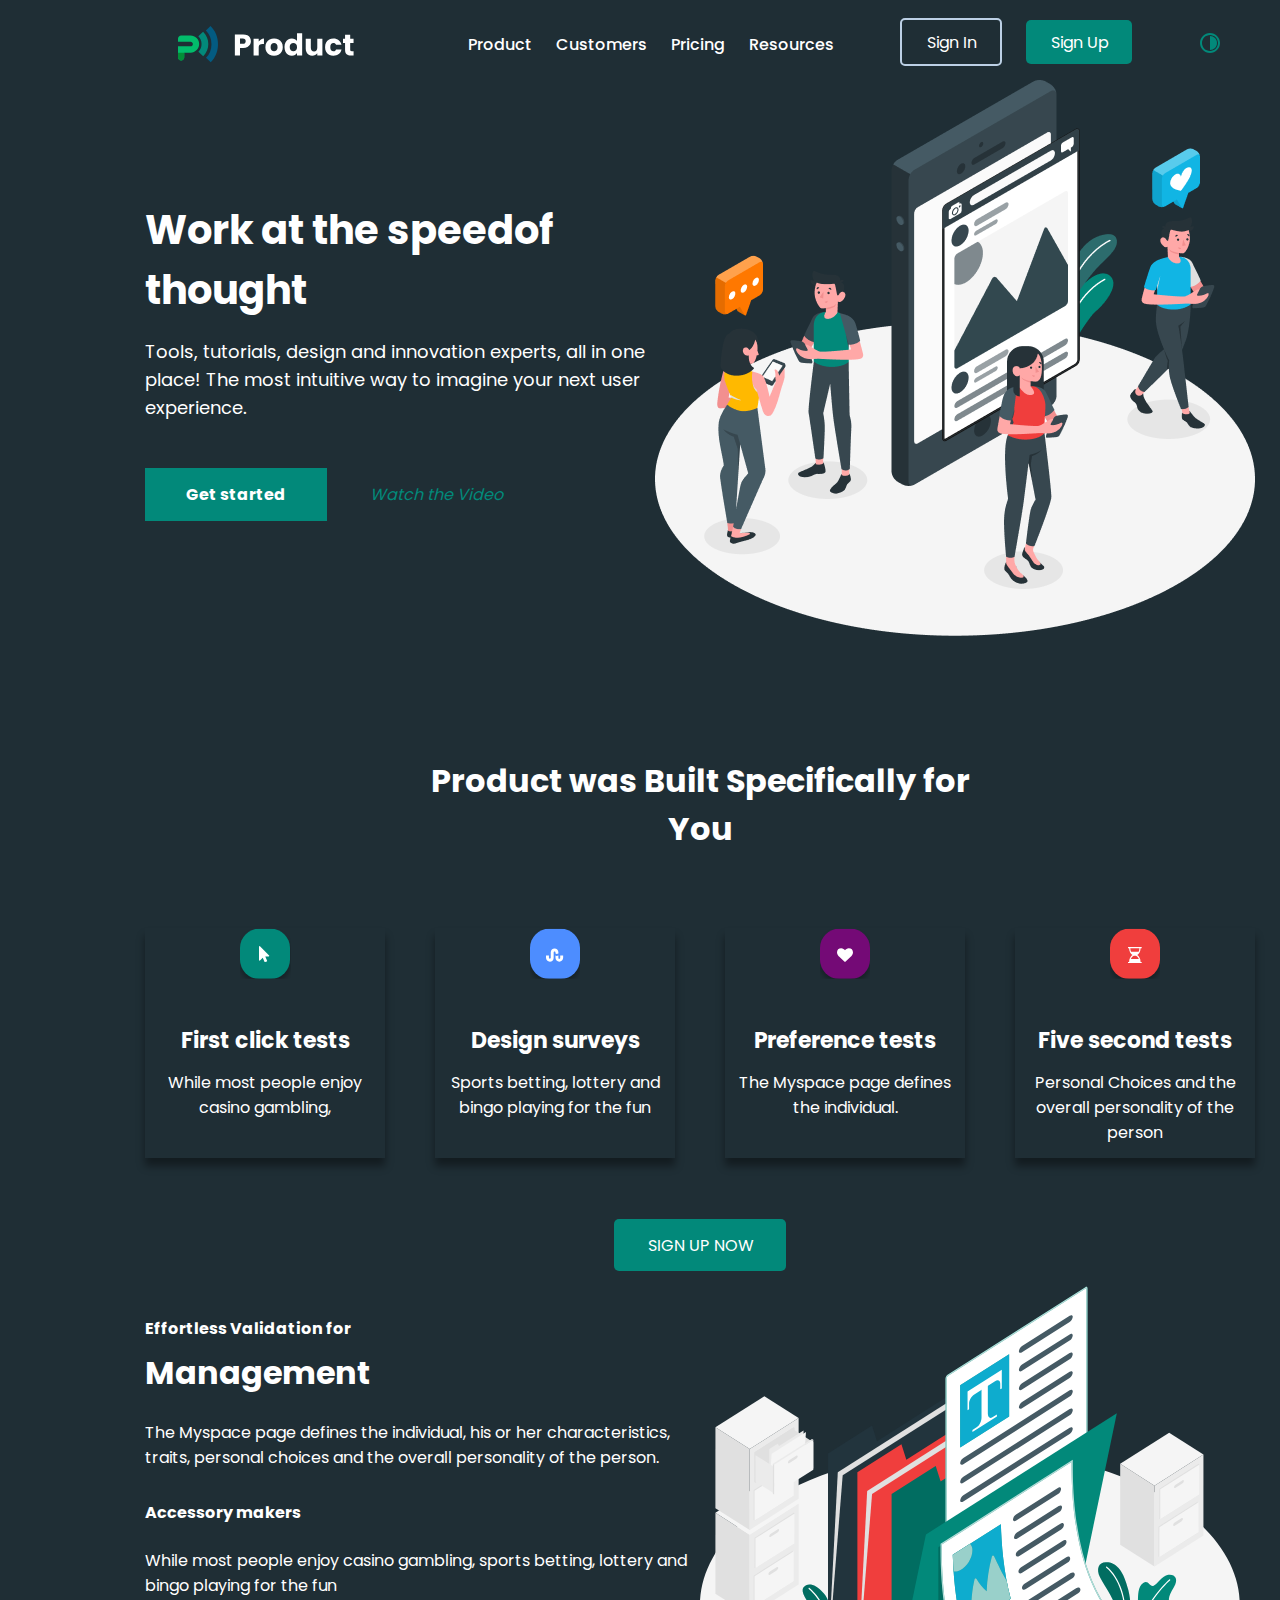
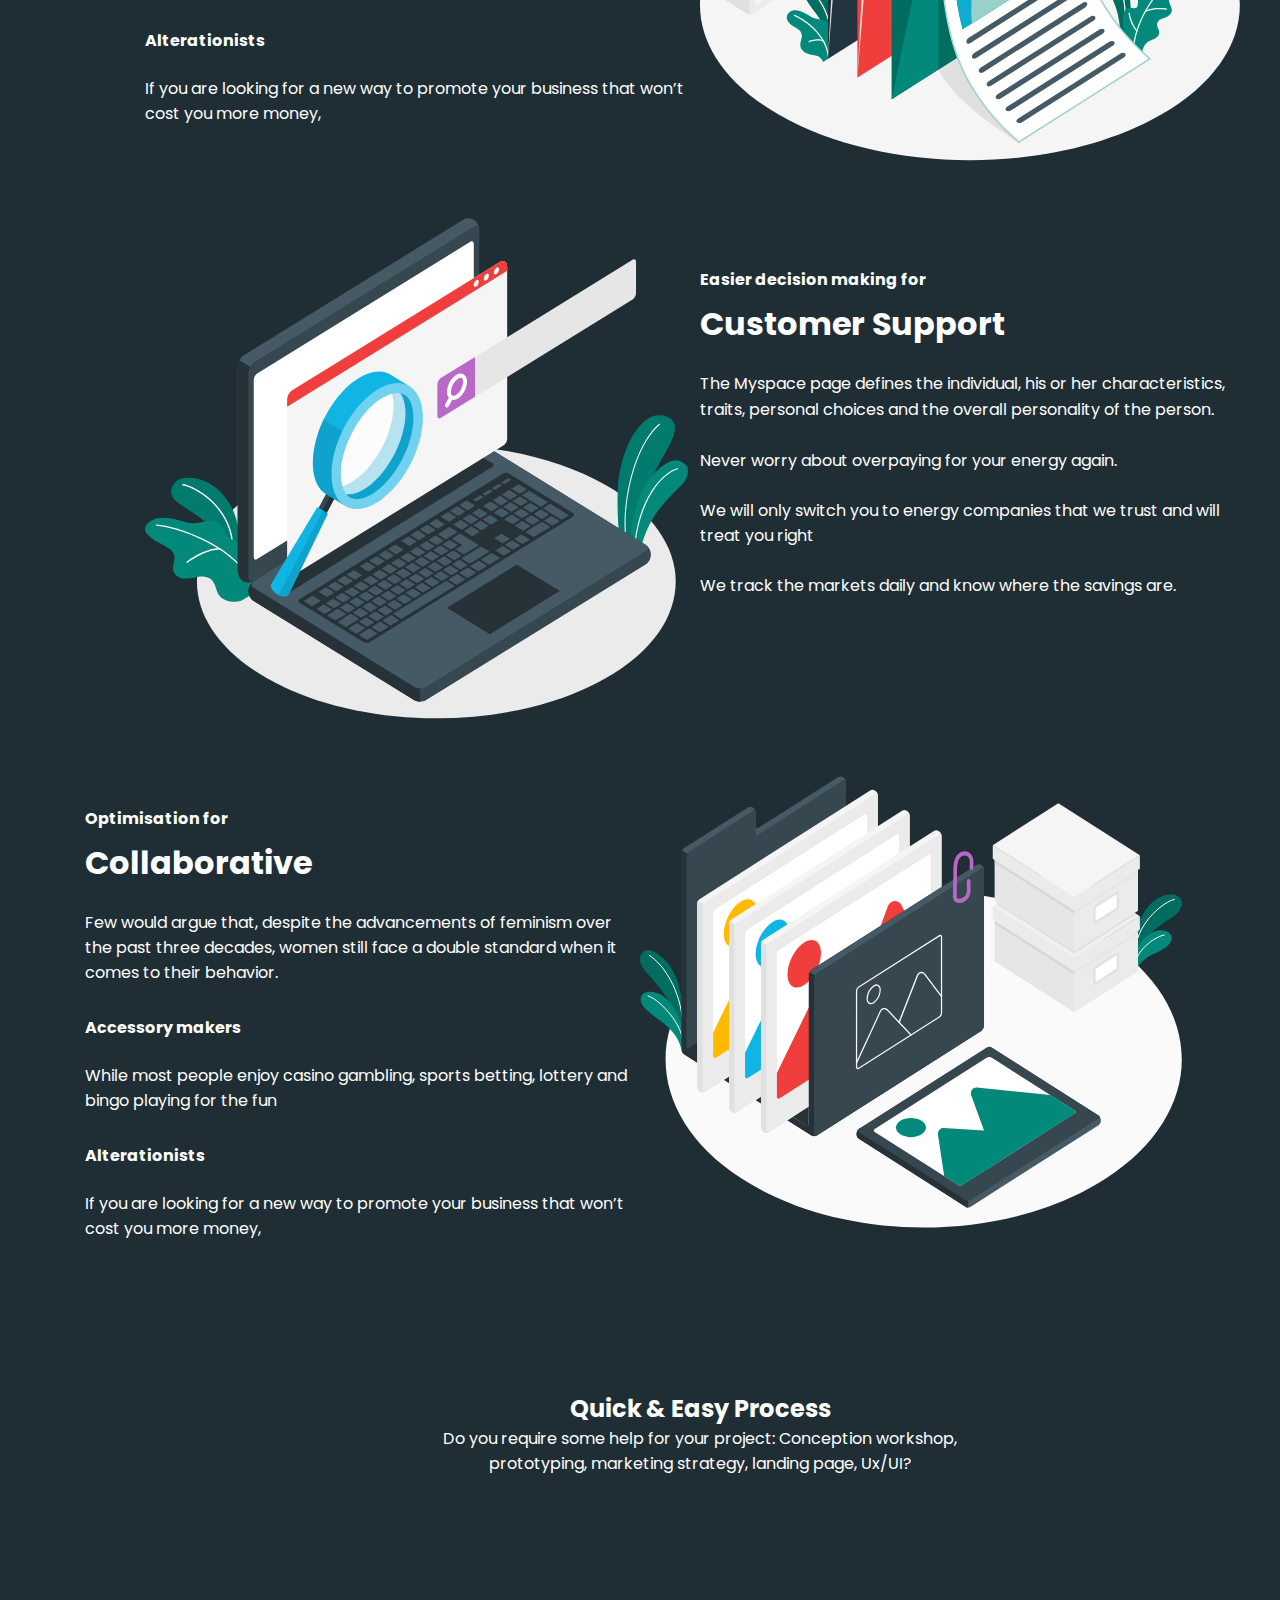
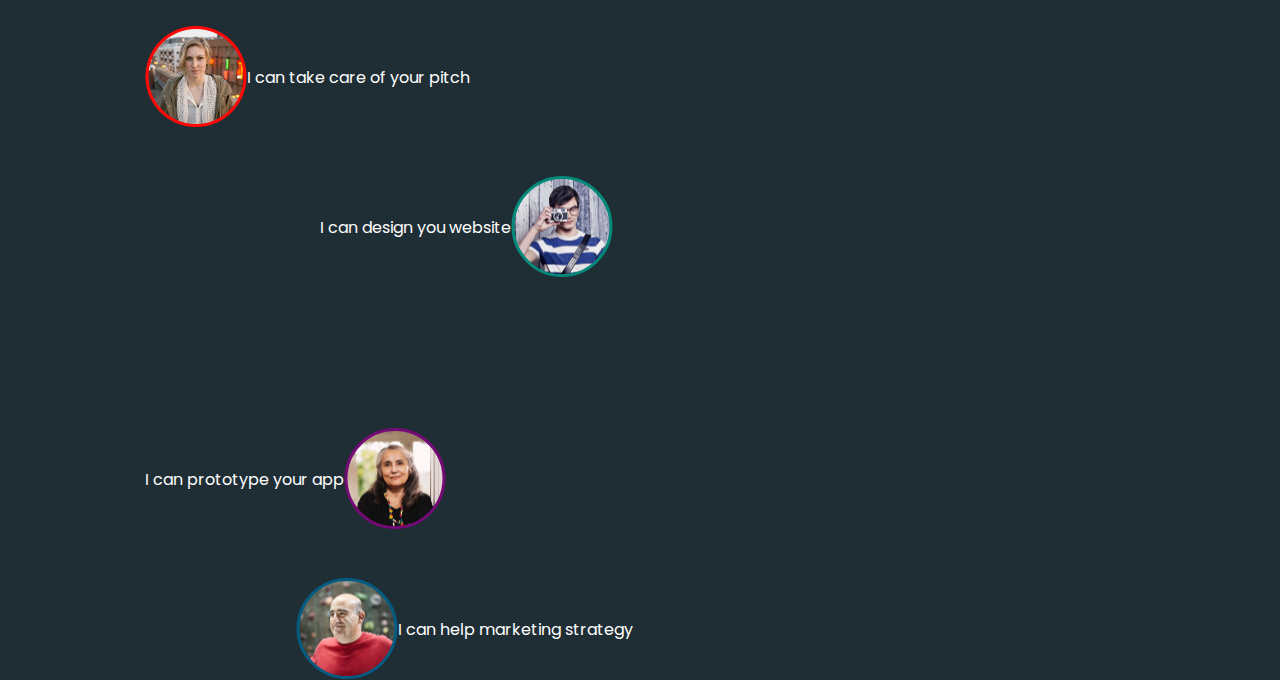
==== dark.html @ fcf27170 "my populars" ====
<!DOCTYPE html>
<html lang="en">

<head>
    <meta charset="UTF-8">
    <meta http-equiv="X-UA-Compatible" content="IE=edge">
    <meta name="viewport" content="width=device-width, initial-scale=1.0">
    <title>Macbook</title>
    <link rel="stylesheet" href="./css/dark.css">
    <link rel="stylesheet" href="https://cdnjs.cloudflare.com/ajax/libs/font-awesome/6.1.2/css/all.min.css"
        integrity="sha512-1sCRPdkRXhBV2PBLUdRb4tMg1w2YPf37qatUFeS7zlBy7jJI8Lf4VHwWfZZfpXtYSLy85pkm9GaYVYMfw5BC1A=="
        crossorigin="anonymous" referrerpolicy="no-referrer" />
        <link rel="shortcut icon" href="./image/logo_image.svg" type="image/x-icon">

</head>

<body>
    <header class="header">
        <div class="container">
            <nav class="navigation">
                <div class="logobox">
                    <a href="dark.html">
                        <img class="logo" src="./image/logo_image.svg" alt="logo">
                        <img class="logo_text" src="./dark_image/logo.svg" alt="logo">

                    </a>
                </div>
                <ul class="header_list">
                    <li class="header_item">
                        <a class="header_list" href="#">Product</a>
                    </li>
                    <li class="header_item">
                        <a class="header_list" href="#support">Customers</a>
                    </li>
                    <li class="header_item">
                        <a class="header_list" href="#">Pricing</a>
                    </li>
                    <li class="header_item">
                        <a class="header_list" href="#">Resources</a>
                    </li>
                </ul>
                <div class="sign">
                    <a class="sign_in" href="#">Sign In</a>
                    <a class="sign_up" href="#">Sign Up</a>
                </div>
                <div class="dark">
                    <a href="index.html">
                        <img class="dark_mood" src="./image/dark.svg" alt="dark mood">
                    </a>
                </div>
            </nav>
        </div>
    </header>
    <main>
        <section class="hero">
            <div class="container">
               <div class="hero_box">
                <div class="hero_left">
                    <h1 class="hero_tittle">
                        Work at the speedof thought
                    </h1>
                    <p class="hero_paragraph">
                        Tools, tutorials, design and innovation experts, all in one place! The most intuitive way to
                        imagine your next user experience.
                    </p>
                    <div class="hero_bottom">
                        <a class="started" href="#">Get started</a>
                        <i class="fa-solid fa-play">
                            <a class="hero_bottom_link" href="#">Watch the Video</a>
                        </i>
                    </div>
                    
                </div>
                <div class="hero_right">
                    <img src="./image/amico.png" alt="image">   
                </div>
               </div>
            </div>
        </section>
        <section class="product">
            <div class="container">
                <div class="product_top">
                    <h2 class="product_tittle">
                        Product was Built Specifically for You
                    </h2>
                </div>
                <div class="product_bottom">
                    <ul class="product_list">
                        <li class="product_item">

                            <img class="product_image" src="./image/mouse.svg" alt="mouse icon">
                            <h3 class="product_bottom_tittle">First click tests</h3>
                            <p class="product_paragraph">While most people enjoy casino gambling,</p>

                        </li>
                        <li class="product_item">

                            <img class="product_image" src="./image/surveys.svg" alt="surveys">
                            <h3 class="product_bottom_tittle">Design surveys</h3>
                            <p class="product_paragraph">Sports betting, lottery and bingo playing for the fun</p>

                        </li>
                        <li class="product_item">

                            <img class="product_image" src="./image/Preference.svg" alt="preference">
                            <h3 class="product_bottom_tittle">Preference tests</h3>
                            <p class="product_paragraph">The Myspace page defines the individual.</p>

                        </li>
                        <li class="product_item">

                            <img class="product_image" src="./image/secound.svg" alt="secound">
                            <h3 class="product_bottom_tittle">Five second tests</h3>
                            <p class="product_paragraph">Personal Choices and the overall personality of the person</p>

                        </li>
                    </ul>
                    <div class="product_bottom">
                        <a class="sign_new" href="#">SIGN UP NOW</a>
                    </div>
                </div>
            </div>
        </section>
 
        <section class="management">
            <div class="container">
               <div class="management_box"> <div class="management_left">
                <div class="management_left_top">
                    <h4 class="management_subtittle">
                        Effortless Validation for
                    </h4>
                    <h1 class="management_tittle">
                        Management
                    </h1>
                    <p class=" management_paragraph">
                        The Myspace page defines the individual, his or her characteristics, traits, personal choices and the overall personality of the person. 
                    </p>
                </div>
                <div class="management_left_middle">
                    <h4 class="management_subtittle">
                        Accessory makers
                    </h4>
                    <p class="management_paragraph">
                        While most people enjoy casino gambling, sports betting, lottery and bingo playing for the fun
                    </p>
                </div>
                <div class="management_left_bottom">
                    <h4 class="management_subtittle">
                        Alterationists
                    </h4>
                    <p class="management_paragraph">
                        If you are looking for a new way to promote your business that won’t cost you more money, 
                    </p>
                </div>
            </div>
            <div class="manegement_right">
                <img src="./image/Management.svg" alt="management">
            </div>
        </div>
            </div>
        </section>
        <section class="support" id="support">
            <div class="container">
                <div class="support_box">
                    <div class="support_left">
                        <img src="./image/amico.svg" alt="support">
                    </div>
                    <div class="support_right">
                        <h4 class="support_subtittle">
                            Easier decision making for
                        </h4>
                        <h1 class="support_tittle">
                            Customer Support
                        </h1>
                        <p class="support_paragraph">
                            The Myspace page defines the individual, his or her characteristics, traits, personal
                            choices and the overall personality of the person.
                        </p>
                       <div class="support_bottom">
                        <i class="fa-solid fa-circle-check orange"></i>
                        <p class="support_link"  href="#">Never worry about overpaying for your energy again. </p>
                        <i class="fa-solid fa-circle-check red"></i>
                        <p  class="support_link" href="#">We will only switch you to energy companies that we trust and will treat you right</p>
                        <i class="fa-solid fa-circle-check blue"></i>
                        <p  class="support_link" href="#">We track the markets daily and know where the savings are.</p>
                       </div>
                    </div>
                </div>
            </div>
        </section>
        <section class="Collaborative">
            <div class="container">
                <div class="management_box"> <div class="management_left">
                 <div class="management_left_top">
                     <h4 class="management_subtittle">
                        Optimisation for
                     </h4>
                     <h1 class="management_tittle">
                        Collaborative
                     </h1>
                     <p class="management_paragraph">
                        Few would argue that, despite the advancements of feminism over the past three decades, women still face a double standard when it comes to their behavior. 
                     </p>
                     
                 </div>
                 <div class="management_left_middle">
                     <h4 class="management_subtittle">
                         Accessory makers
                     </h4>
                     <p class="management_paragraph">
                         While most people enjoy casino gambling, sports betting, lottery and bingo playing for the fun
                     </p>
                 </div>
                 <div class="management_left_bottom">
                     <h4 class="management_subtittle">
                         Alterationists
                     </h4>
                     <p class="management_paragraph">
                         If you are looking for a new way to promote your business that won’t cost you more money, 
                     </p>
                 </div>
             </div>
             <div class="manegement_right">
                 <img src="./image/Collaborative.svg" alt="Collaborative">
             </div>
         </div>
             </div>
        </section>
        <section class="quick">
            <div class="container">
                <div class="quick_box">
                    <div class="quick_top">
                        <h2 class="quick_tittle">
                            Quick & Easy Process
                        </h2>
                        <p class="quick_top_paragraph">
                            Do you require some help for your project: Conception workshop, <br>
                            prototyping, marketing strategy, landing page, Ux/UI?
                        </p>
                    </div>  
                    <div class="quick_bottom">
                        <ul class="quick_list">
                            <li class="quick_item">
                                <img class="quick_image" src="./image/avatar-1.png" alt="quick">
                                <p class="quick_bottom_paragraph">I can take care of your pitch</p>
                            </li>
                            <li class="quick_item text">
                                
                                <p class="quick_bottom_paragraph">I can design you website</p>
                                <img class="quick_image" src="./image/Avatar2.svg" alt="quick">
                            </li>
                            
                        </ul>
                        <ul class="quick_list quick_bottom_list">
                            <li class="quick_item">
                                <p class="quick_bottom_paragraph">I can prototype your app</p>
                                <img class="quick_image" src="./image/Avatar3.svg" alt="quick">
                                
                            </li>
                            <li class="quick_item text">
                                <img class="quick_image" src="./image/Avatar4.svg" alt="qui">
                                <p class="quick_bottom_paragraph">I can help marketing strategy</p>
                            </li>
                        </ul>
                    </div>
                </div>
            </div>
        </section>
        </div>
    </main>
</body>

</html>
---- css/dark.css ----
html {
    scroll-behavior: smooth;
}

/* poppins-regular - latin */

@font-face {
    font-family: 'Poppins';
    font-style: normal;
    font-weight: 400;
    src: local(''),
        url('../fonts/poppins-v20-latin-regular.woff2') format('woff2'),
        /* Chrome 26+, Opera 23+, Firefox 39+ */
        url('../fonts/poppins-v20-latin-regular.woff') format('woff');
    /* Chrome 6+, Firefox 3.6+, IE 9+, Safari 5.1+ */
}

/* poppins-500 - latin */
@font-face {
    font-family: 'Poppins';
    font-style: normal;
    font-weight: 500;
    src: local(''),
        url('../fonts/poppins-v20-latin-500.woff2') format('woff2'),
        /* Chrome 26+, Opera 23+, Firefox 39+ */
        url('../fonts/poppins-v20-latin-500.woff') format('woff');
    /* Chrome 6+, Firefox 3.6+, IE 9+, Safari 5.1+ */
}

/* poppins-700 - latin */
@font-face {
    font-family: 'Poppins';
    font-style: normal;
    font-weight: 700;
    src: local(''),
        url('../fonts/poppins-v20-latin-700.woff2') format('woff2'),
        /* Chrome 26+, Opera 23+, Firefox 39+ */
        url('../fonts/poppins-v20-latin-700.woff') format('woff');
    /* Chrome 6+, Firefox 3.6+, IE 9+, Safari 5.1+ */
}

*,
*::before,
*::after {
    box-sizing: border-box;
    margin: 0;
    padding: 0;
}

a {
    text-decoration: none;
}

li {
    list-style: none;
}

body {
    font-family: 'Poppins';
    background-color: #1F2E35;
}

.container {
    width: 1110px;
    margin: 0 auto;
}

.header {
    width: 1400px;
    height: 80px;
    background-color: #1F2E35;
    margin: 0 auto;
    /* border: 1px solid; */
}

.logobox a {
    display: flex;
    margin-top: 26px;
}

.logo_text {
    margin-left: 16px;
}

.navigation {
    display: flex;
    justify-content: space-around;

}

.header_list {
    margin-top: 16px;
    display: flex;
    margin-left: 24px;

    color: #FFFFFF;
    font-size: 16px;
    font-weight: 500;
}

.sign {
    margin-top: 18px;
    display: flex;
    align-items: center;
    justify-content: center;
}

.sign_in {
    padding: 10px 23px 9px 25px;
    border: 2px solid #BCD0E5;
    color: #FFFFFF;
    border-radius: 5px;
    font-size: 16px;
}

.sign_up {
    margin-left: 24px;
    padding: 10px 23px 9px 25px;
    background-color: #02897A;
    color: #FFFFFF;
    border-radius: 5px;
    font-size: 16px;
}

.dark {
    margin-top: 26px;
    display: flex;
    align-items: center;
}

.dark_mood {
    display: inline-block;

}

/* hero section */
.hero {
    margin-top: 25px;
    width: 1400px;
    margin: 0 auto;
    background-color: #1F2E35;
}

.hero_box {
    display: flex;
}

.hero_left {
    flex: 6;
    /* border: 1px solid; */
}

.hero_tittle {
    margin-top: 120px;
    font-weight: 700;
    font-size: 40px;
    line-height: 60px;
    color: #FFFFFF
}
.hero_paragraph {
    margin-top: 18px;
    font-weight: 400;
    font-size: 18px;
    line-height: 28px;
    /* or 156% */
    

    color: #FFFFFF;
}
.hero_bottom{
    margin-top: 60px;
}
.started{
    padding: 15px 41px;
    background-color: #02897A;
    color: #FFFFFF;
    font-weight: 700;
    font-size: 16px;
    line-height: 24px;
}
.fa-solid{
    margin-left: 30.5px;
    color: #02897A;
}
.hero_bottom_link{
    margin-left: 8.5px;
    color: #02897A;
}



.hero_right {
    flex: 6;
    /* border: 1px solid; */
}

.product {
    width: 1400px;
    height: 643px;
    margin: 0 auto;
    background-color: #1F2E35;
    
}
.product_top{
    /* display: inline-block;
    margin-top: 114.11px; */
    text-align: center;
}

.product_tittle {
    display: inline-block;
    margin-top: 114.11px;
    font-weight: 700;
    font-size: 32px;
    line-height: 48px;
    width: 539px;
    color: #FFFFFF;
    /* border: 1px solid white; */
    
}
.product_list{
    display: flex;
    justify-content: space-between;
    margin-top: 66px;
}

.product_item{
    width: 240px;
    height: 230px;
    /* border: 1px solid; */
    box-shadow: 0px 8px 8px rgb(0 0 0 / 40%);


}
.product_item:hover{
    box-shadow: 0px 8px 8px rgba(0, 0, 0, 0.3);
}
.product_item:active{
    box-shadow: 0px 10px 12px rgba(51, 25, 1, 0.6);
}
.product_bottom_tittle{
    margin-top: 30px;
    font-size: 22px;
    font-weight: 600;
    color: #FFFFFF;
}
.product_paragraph{
    margin-top: 13px;
    color: #FFFFFF;

}
.sign_new{
    padding: 15px 32px 14px 34px;
    background-color: #02897A;
    color: #FFFFFF;
    border-radius: 5px;
}
.product_bottom{
    margin-top: 75px;
    text-align: center;
}
.management{
    width: 1400px;
    margin: 0 auto;
    background-color: #1F2E35;
   
}
.management_box{
    display: flex;
}
.management_left{
    flex: 6;
}
.management_tittle{
    margin-top: 8px ;
    font-size: 32px;
    color: #FFFFFF;
}
.management_subtittle{
    margin-top: 30px;
    color: #FFFFFF;
}
.management_paragraph{
    margin-top: 23px;
    color: #FFFFFF;
}
.manegement_right{
    flex: 6;
}
.support {
    width: 1400px;
    margin: 50px auto;
}

.support_box {
    display: flex;
}

.support_left {
    flex: 6;
}

.support_right {
    flex: 6;
}

.support_subtittle {
    margin-top: 50px;
    font-weight: 600;
    font-size: 16px;
    line-height: 24px;
    color: #FFFFFF;
}

.support_tittle {
    margin-top: 8px;
    font-weight: 700;
    font-size: 32px;
    line-height: 48px;
    color: #FFFFFF;
}

.support_paragraph {
    margin-top: 23px;
    font-weight: 400;
    font-size: 16px;
    line-height: 26px;
    color: #FFFFFF;
}
.support_bottom i p {
    display: inline-block;
}
.orange{
    color: orange;
}
.red{
    color: red;
}
.blue{
    color: blue;
}
.support_link{
    font-size: 16px;
    font-weight: 400;
    color: #FFFFFF;
    flex-direction: column;
    font-family: 'poppins';
}
.quick{
    width: 1400px;
    height: 521px;
    margin: 150px  auto;
}
.quick_top{
    text-align: center;
    color: #FFFFFF;
}
.quick_list{
    display: flex;
}
.quick_item{
    display: flex;
    align-items: center;
    color: #FFFFFF
}
.quick_item:nth-child(3){
    margin-left: 200px;
}
.quick_item:nth-child(4){
    margin-right: 200px;
}
.text{
    margin-top: 300px;
    margin-left: -150px;
}
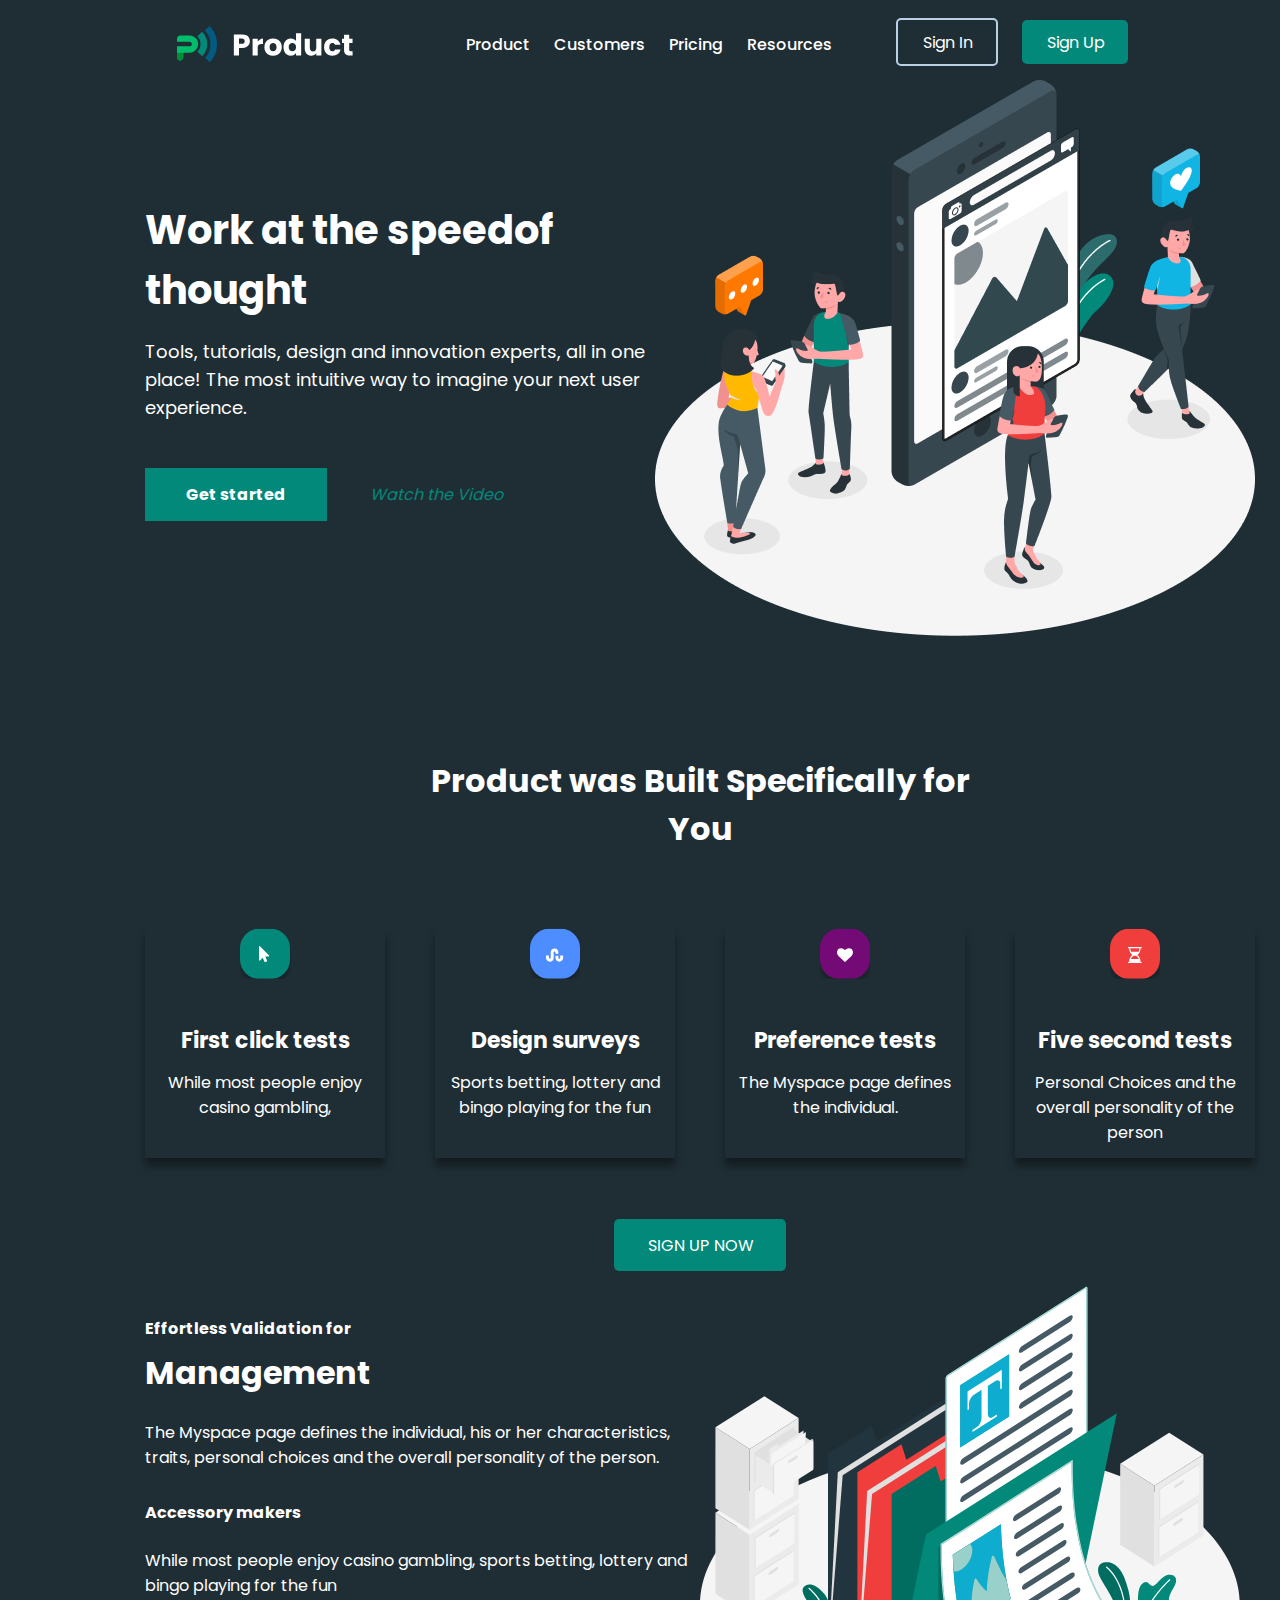
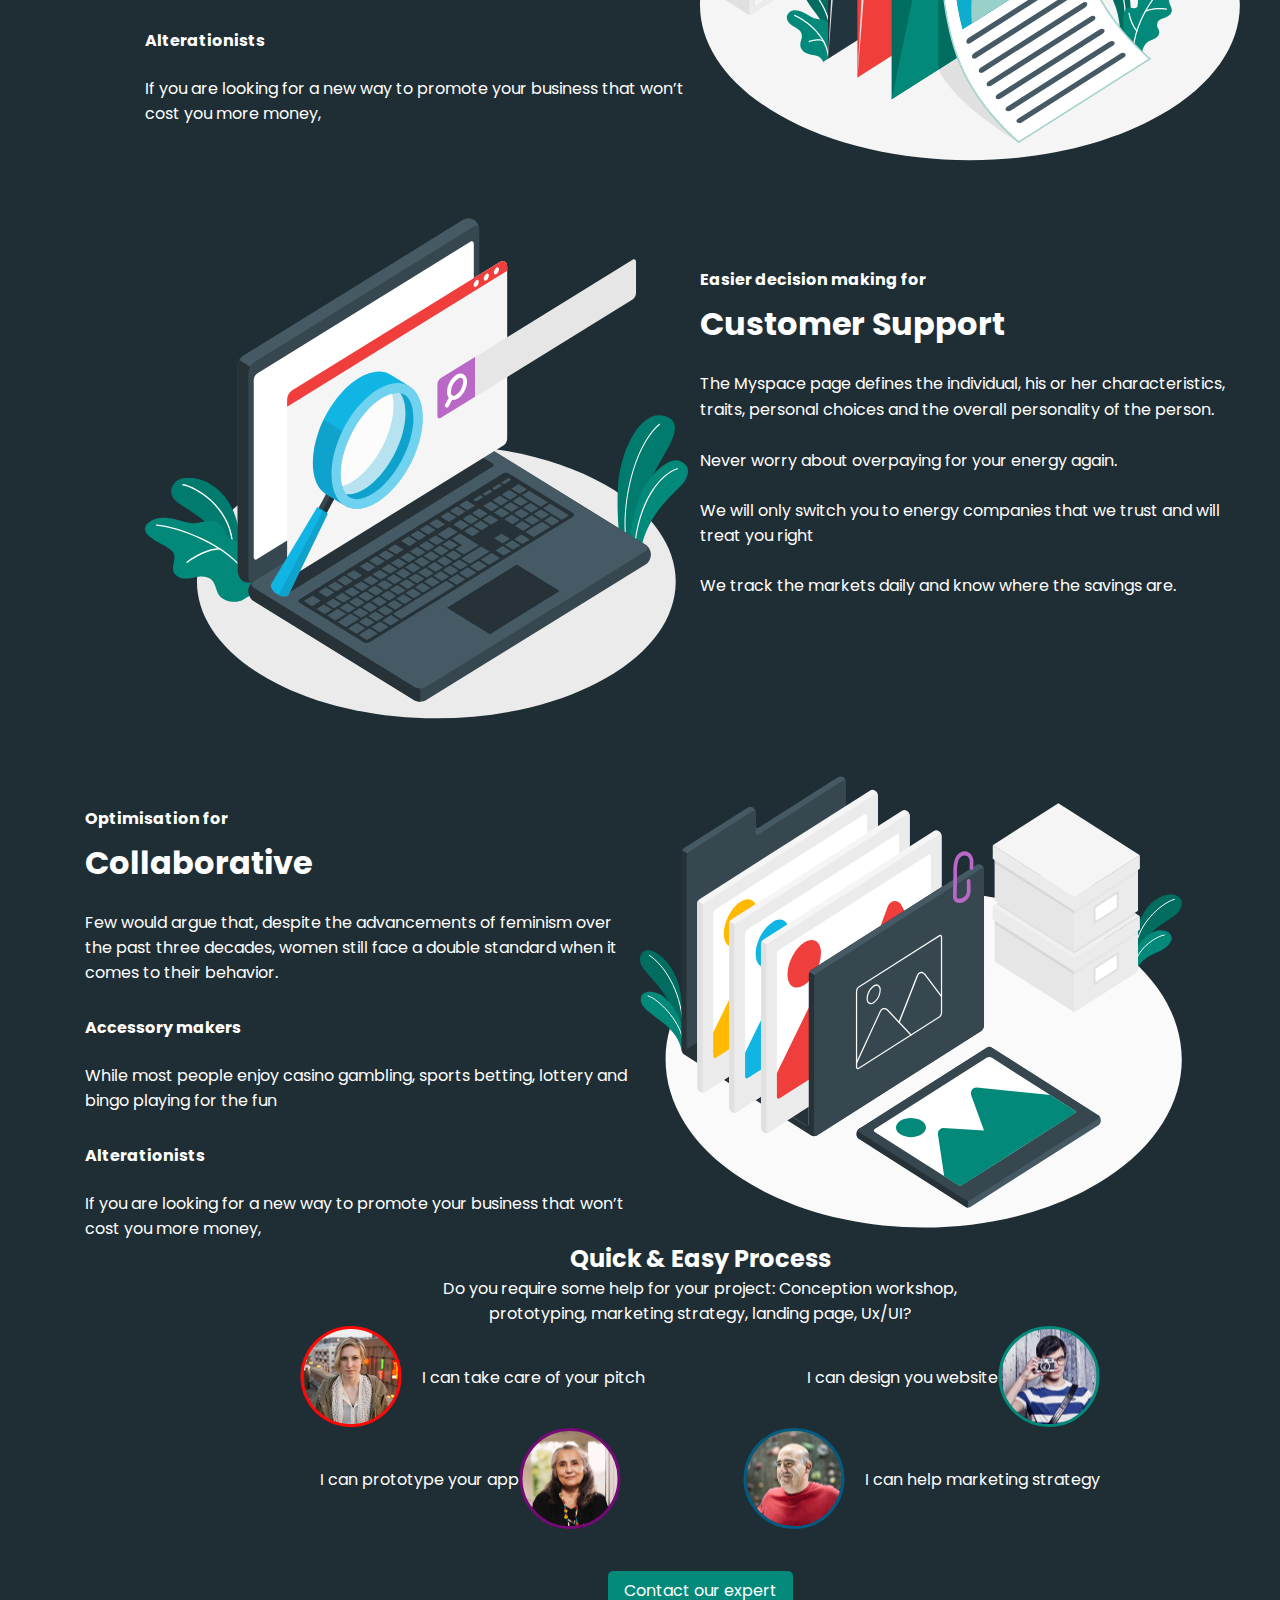
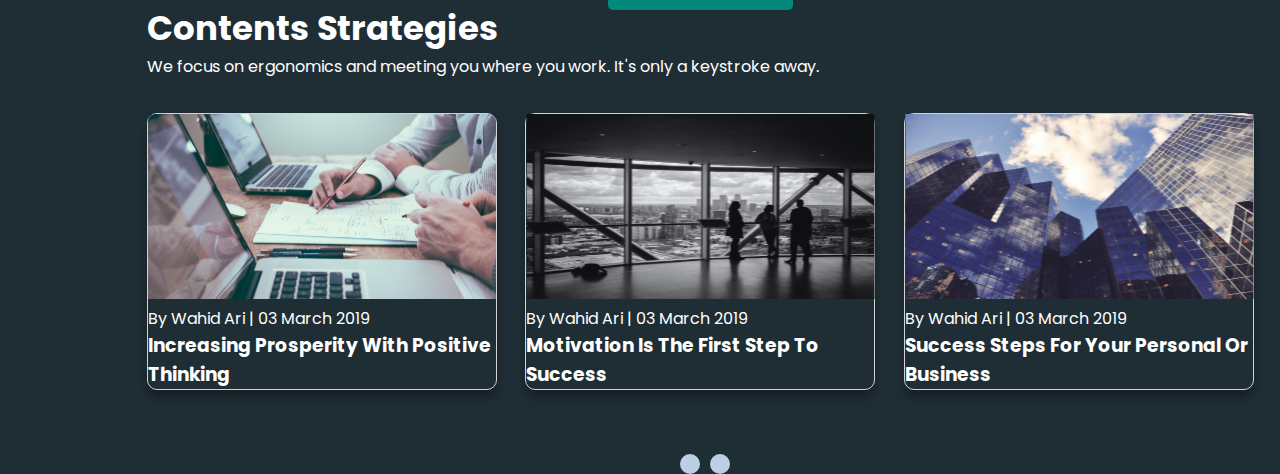
==== commit 741ee931: "one page" ====
--- a/dark.html
+++ b/dark.html
@@ -45,7 +45,7 @@
                 </div>
                 <div class="dark">
                     <a href="index.html">
-                        <img class="dark_mood" src="./image/dark.svg" alt="dark mood">
+                        <i class="fa-solid fa-circle-half-stroke" src="./dark.html" style="color:#FFFFFF ;"></i>
                     </a>
                 </div>
             </nav>
@@ -263,10 +263,74 @@
                             </li>
                         </ul>
                     </div>
-                </div>
-            </div>
-        </section>
-        </div>
+                    <div class="contact">
+                        <a href="#" class="expert">Contact our expert</a>
+                    </div>
+                </div>
+                
+            </div>
+        </section>
+        <section class="strategia">
+            <div class="container">
+                <div class="strategias_box">
+                    <div class="strategies_top">
+                        <h2 class="strategias_top_tittle">
+                            Contents Strategies
+                        </h2>
+                        <p class="strategias_top_paragraph">
+                            We focus on ergonomics and meeting you where you work. It's only a keystroke away. 
+                        </p>
+                    </div>
+                    <div class="strategias_bottom">
+                        <ul class="strategias_list">
+                            <li class="strategias_item">
+                                <img src="./image/pocitive.svg" alt="pocitive">
+                                <p class="strategias_bottom_paragraph">
+                                    By Wahid Ari |  03 March 2019
+                                </p>
+                                <h3 class="strategies_bottom_tittle">
+                                    Increasing Prosperity With Positive Thinking
+                                </h3>
+
+                            </li>
+                            <li class="strategias_item" id="filter">
+                                <img src="./image/filter.svg" alt="pocitive">
+                                <p class="strategias_bottom_paragraph">
+                                    By Wahid Ari |  03 March 2019
+                                </p>
+                                <h3 class="strategies_bottom_tittle">
+                                    Motivation Is The First Step To Success
+                                </h3>
+
+                            </li>
+                            <li class="strategias_item">
+                                <img src="./image/buisnes.svg" alt="pocitive">
+                                <p class="strategias_bottom_paragraph">
+                                    By Wahid Ari |  03 March 2019
+                                </p>
+                                <h3 class="strategies_bottom_tittle">
+                                    Success Steps For Your Personal Or Business
+                                </h3>
+
+                            </li>
+                        </ul>
+                        <div class="button_box">
+                            <ul>
+                                <li>
+                                    <a href="#filter" class="button"></a>
+                                </li>
+                                <li>
+                                    <a href="#filter" class="button"></a>
+                                </li>
+                                <li>
+                                    <a href="#filter" class="but++ton"></a>
+                                </li>
+                            </ul>
+                        </div>
+                    </div>
+                </div>
+            </div>
+        </section>
     </main>
 </body>
 
--- a/css/dark.css
+++ b/css/dark.css
@@ -123,7 +123,7 @@
 }
 
 .dark {
-    margin-top: 26px;
+    margin-top: 35px;
     display: flex;
     align-items: center;
 }
@@ -135,7 +135,7 @@
 
 /* hero section */
 .hero {
-    margin-top: 25px;
+    margin-top: 35px;
     width: 1400px;
     margin: 0 auto;
     background-color: #1F2E35;
@@ -348,8 +348,11 @@
 }
 .quick{
     width: 1400px;
-    height: 521px;
-    margin: 150px  auto;
+    margin: 0 auto;
+}
+.quick_box{
+    width: 800px;
+    margin: 0 auto;
 }
 .quick_top{
     text-align: center;
@@ -357,19 +360,82 @@
 }
 .quick_list{
     display: flex;
+    justify-content: space-between;
 }
 .quick_item{
     display: flex;
     align-items: center;
     color: #FFFFFF
 }
-.quick_item:nth-child(3){
-    margin-left: 200px;
-}
-.quick_item:nth-child(4){
-    margin-right: 200px;
-}
-.text{
-    margin-top: 300px;
-    margin-left: -150px;
+.quick_bottom_paragraph{
+    margin-left: 20px;
+}
+.contact{
+    margin-top: 48px;
+    text-align: center;
+
+}
+.expert{
+    padding: 8px 16px;
+    background-color: #02897A;
+    border-radius: 5px;
+   color: #FFFFFF;
+
+
+}
+.strategia{
+    width: 1400px;
+    margin: 0 auto;
+}
+.strategias_box{
+    width: 1107px;
+    margin: 0 auto;
+
+}
+.strategias_top_tittle{
+    font-weight: 700;
+    font-size: 34px;
+    line-height: 51px;
+    /* identical to box height */
+    color: #FFFFFF;
+}
+.strategias_top_paragraph{
+    font-size: 16px;
+line-height: 26px;
+/* identical to box height, or 162% */
+color: #FFFFFF;
+}
+.strategias_list{
+    margin-top: 33px;
+    display: flex;
+    justify-content: space-between;
+}
+.strategias_item{
+    width: 350px;
+    border: 1px solid lightgrey;
+    box-shadow: 0px 8px 10px rgb(0 0 0/30% );
+    border-radius: 10px ;
+    color: #FFFFFF;
+}
+.strategias_item:hover h3{
+    color: #02897A;
+
+}
+.button{
+    display: flex;
+    width: 20px;
+    height: 20px;
+    background-color: #BCD0E5;
+    border-radius: 50px;
+    margin-left: 10px;
+    color: #FFFFFF;
+}
+.button:hover{
+    background-color: #02897A;
+    color: #FFFFFF;
+}
+.button_box ul{
+    display: flex;
+    margin-top: 64px ;
+    justify-content: center;
 }